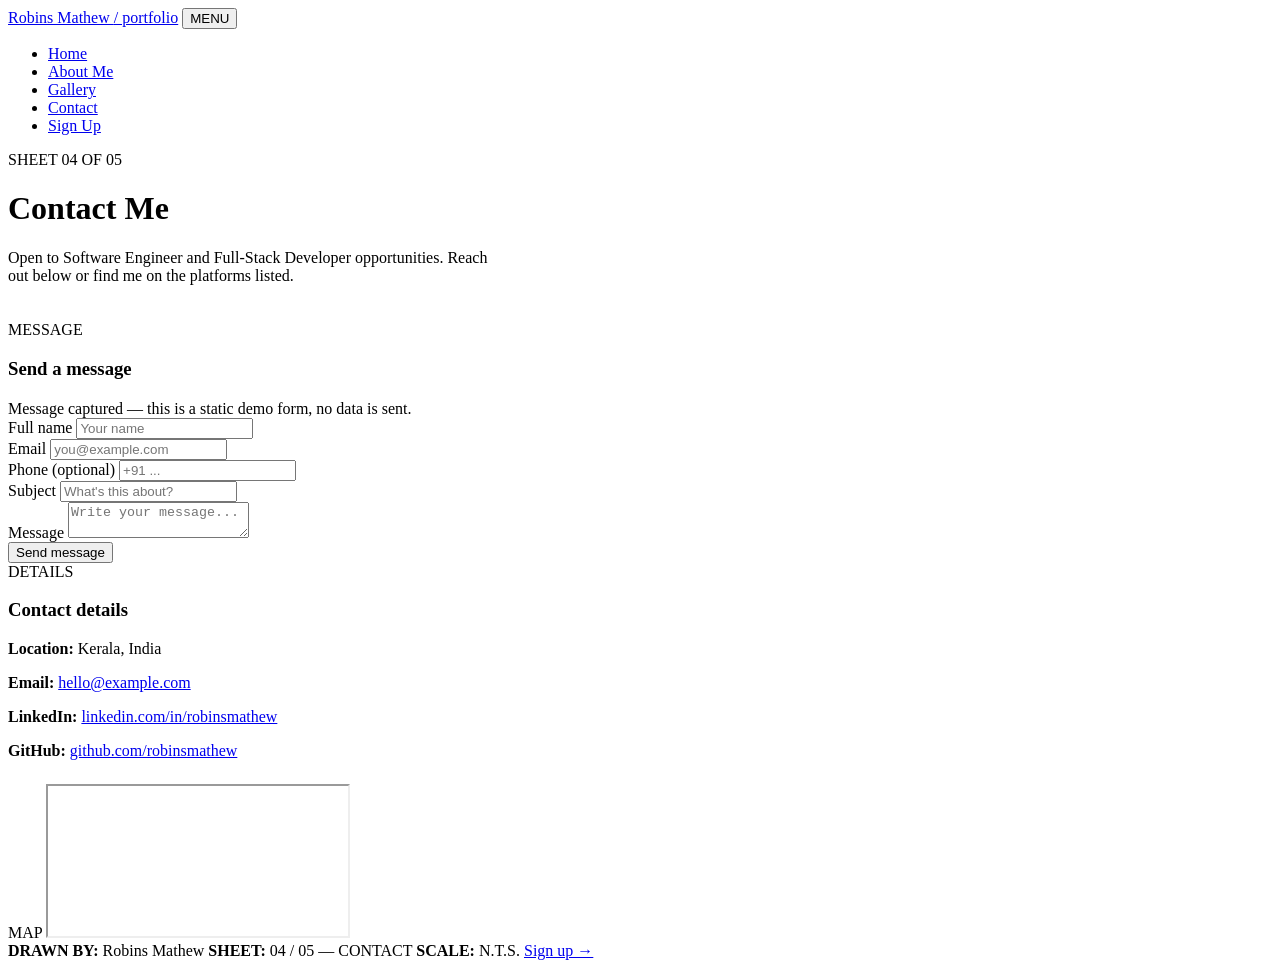
==== contact.html @ b6977cec "Add files via upload" ====
<!DOCTYPE html>
<html lang="en">
<head>
<meta charset="UTF-8">
<meta name="viewport" content="width=device-width, initial-scale=1.0">
<title>Contact — Robins Mathew</title>
<link rel="stylesheet" href="css/style.css">
</head>
<body>

<header class="toolbar">
  <div class="toolbar-inner">
    <a href="index.html" class="brand">Robins Mathew <span>/ portfolio</span></a>
    <button class="nav-toggle" aria-expanded="false" aria-label="Toggle navigation">MENU</button>
    <ul class="nav-links">
      <li><a href="index.html">Home</a></li>
      <li><a href="about.html">About Me</a></li>
      <li><a href="gallery.html">Gallery</a></li>
      <li><a href="contact.html" aria-current="page">Contact</a></li>
      <li><a href="signup.html">Sign Up</a></li>
    </ul>
  </div>
</header>

<main>
  <div class="wrap">
    <div class="hero-eyebrow">SHEET 04 OF 05</div>
    <h1>Contact Me</h1>
    <p style="max-width:60ch;">Open to Software Engineer and Full-Stack Developer opportunities. Reach out below or find me on the platforms listed.</p>

    <div class="grid-2" style="margin-top:36px; align-items:start;">

      <article class="sheet on-paper">
        <span class="tick-bl"></span><span class="tick-br"></span>
        <span class="sheet-label mono">MESSAGE</span>
        <h3 style="margin-bottom:20px;">Send a message</h3>

        <div class="form-success mono">Message captured — this is a static demo form, no data is sent.</div>

        <form data-fake-submit>
          <div class="field">
            <label for="c-name">Full name</label>
            <input type="text" id="c-name" name="name" placeholder="Your name">
          </div>
          <div class="field-row">
            <div class="field">
              <label for="c-email">Email</label>
              <input type="email" id="c-email" name="email" placeholder="you@example.com">
            </div>
            <div class="field">
              <label for="c-phone">Phone (optional)</label>
              <input type="tel" id="c-phone" name="phone" placeholder="+91 ...">
            </div>
          </div>
          <div class="field">
            <label for="c-subject">Subject</label>
            <input type="text" id="c-subject" name="subject" placeholder="What's this about?">
          </div>
          <div class="field">
            <label for="c-message">Message</label>
            <textarea id="c-message" name="message" placeholder="Write your message..."></textarea>
          </div>
          <button type="submit" class="btn solid">Send message</button>
        </form>
      </article>

      <div>
        <article class="sheet">
          <span class="tick-bl"></span><span class="tick-br"></span>
          <span class="sheet-label mono">DETAILS</span>
          <h3>Contact details</h3>
          <p style="margin-bottom:6px;"><strong style="color:var(--paper);">Location:</strong> Kerala, India</p>
          <p style="margin-bottom:6px;"><strong style="color:var(--paper);">Email:</strong> <a href="mailto:hello@example.com">hello@example.com</a></p>
          <p style="margin-bottom:6px;"><strong style="color:var(--paper);">LinkedIn:</strong> <a href="#">linkedin.com/in/robinsmathew</a></p>
          <p style="margin-bottom:0;"><strong style="color:var(--paper);">GitHub:</strong> <a href="#">github.com/robinsmathew</a></p>
        </article>

        <article class="sheet" style="margin-top:24px;">
          <span class="tick-bl"></span><span class="tick-br"></span>
          <span class="sheet-label mono">MAP</span>
          <iframe class="map-frame" title="Map of Kerala, India" loading="lazy"
            src="https://www.openstreetmap.org/export/embed.html?bbox=75.6%2C9.9%2C76.5%2C10.7&layer=mapnik"></iframe>
        </article>
      </div>

    </div>
  </div>
</main>

<footer>
  <div class="title-block">
    <span><strong>DRAWN BY:</strong> Robins Mathew</span>
    <span><strong>SHEET:</strong> 04 / 05 — CONTACT</span>
    <span><strong>SCALE:</strong> N.T.S.</span>
    <span class="social"><a href="signup.html">Sign up →</a></span>
  </div>
</footer>

<script src="js/main.js"></script>
</body>
</html>
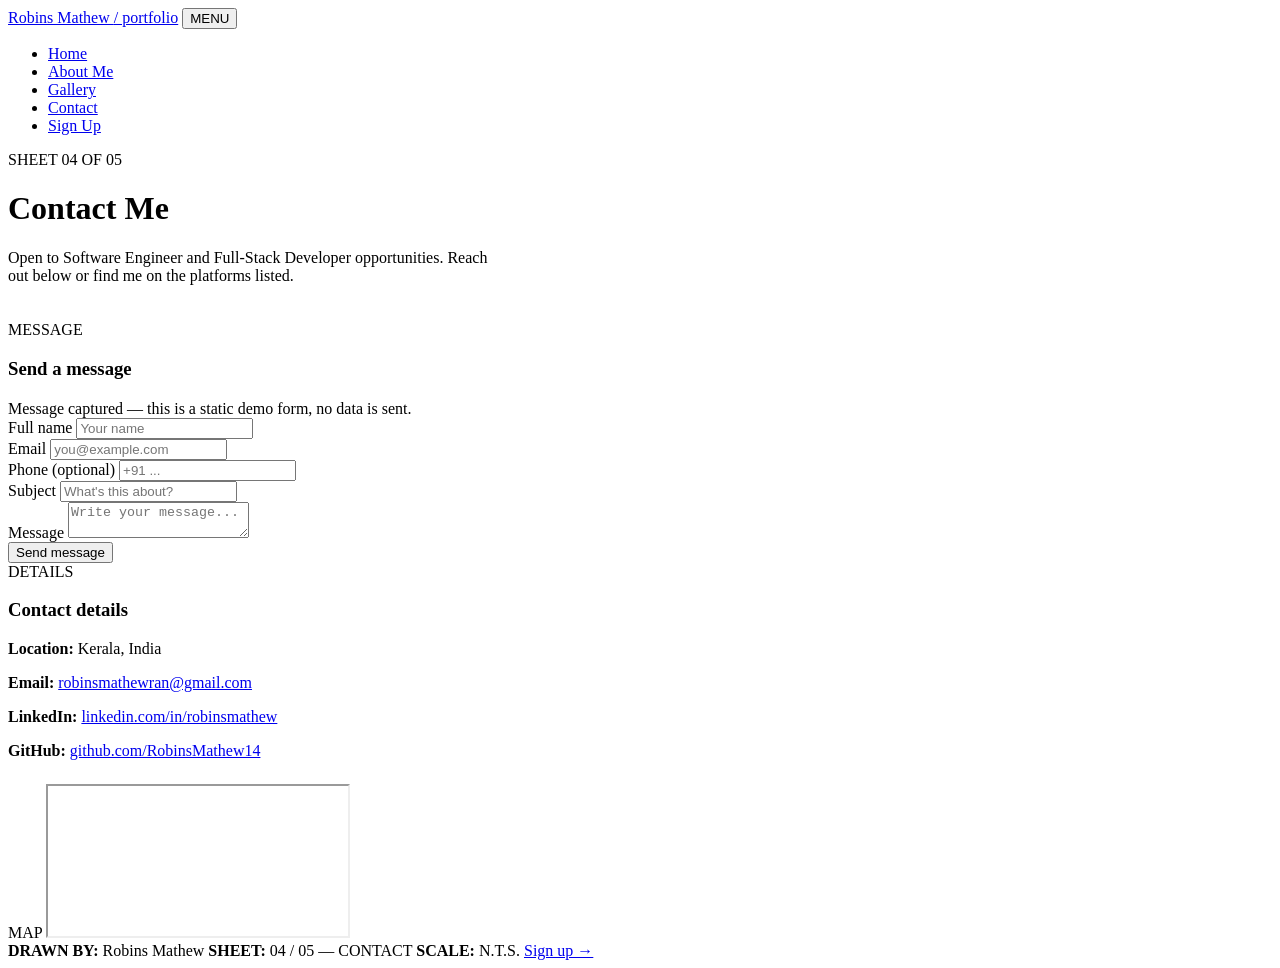
==== commit 43695397: "Update contact.html" ====
--- a/contact.html
+++ b/contact.html
@@ -70,9 +70,9 @@
           <span class="sheet-label mono">DETAILS</span>
           <h3>Contact details</h3>
           <p style="margin-bottom:6px;"><strong style="color:var(--paper);">Location:</strong> Kerala, India</p>
-          <p style="margin-bottom:6px;"><strong style="color:var(--paper);">Email:</strong> <a href="mailto:hello@example.com">hello@example.com</a></p>
+          <p style="margin-bottom:6px;"><strong style="color:var(--paper);">Email:</strong> <a href="mailto:robinsmathewran@gmail.com">robinsmathewran@gmail.com</a></p>
           <p style="margin-bottom:6px;"><strong style="color:var(--paper);">LinkedIn:</strong> <a href="#">linkedin.com/in/robinsmathew</a></p>
-          <p style="margin-bottom:0;"><strong style="color:var(--paper);">GitHub:</strong> <a href="#">github.com/robinsmathew</a></p>
+          <p style="margin-bottom:0;"><strong style="color:var(--paper);">GitHub:</strong> <a href="#">github.com/RobinsMathew14</a></p>
         </article>
 
         <article class="sheet" style="margin-top:24px;">
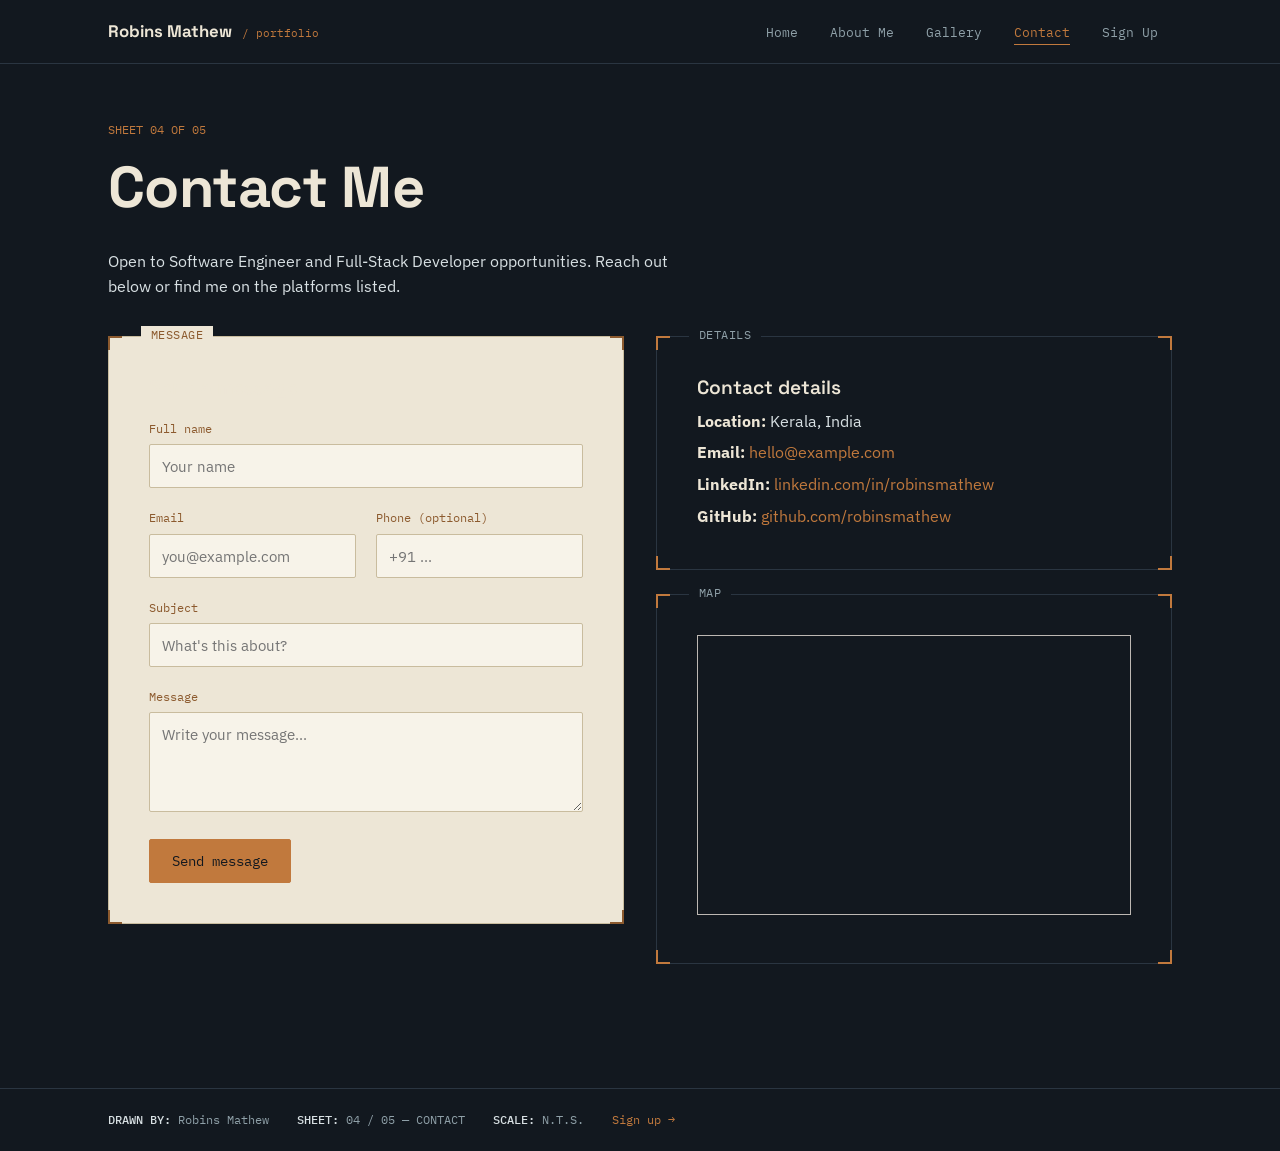
==== commit c8820bf6: "Add files via upload" ====
--- a/contact.html
+++ b/contact.html
@@ -70,9 +70,9 @@
           <span class="sheet-label mono">DETAILS</span>
           <h3>Contact details</h3>
           <p style="margin-bottom:6px;"><strong style="color:var(--paper);">Location:</strong> Kerala, India</p>
-          <p style="margin-bottom:6px;"><strong style="color:var(--paper);">Email:</strong> <a href="mailto:robinsmathewran@gmail.com">robinsmathewran@gmail.com</a></p>
+          <p style="margin-bottom:6px;"><strong style="color:var(--paper);">Email:</strong> <a href="mailto:hello@example.com">hello@example.com</a></p>
           <p style="margin-bottom:6px;"><strong style="color:var(--paper);">LinkedIn:</strong> <a href="#">linkedin.com/in/robinsmathew</a></p>
-          <p style="margin-bottom:0;"><strong style="color:var(--paper);">GitHub:</strong> <a href="#">github.com/RobinsMathew14</a></p>
+          <p style="margin-bottom:0;"><strong style="color:var(--paper);">GitHub:</strong> <a href="#">github.com/robinsmathew</a></p>
         </article>
 
         <article class="sheet" style="margin-top:24px;">
--- a/css/style.css
+++ b/css/style.css
@@ -0,0 +1,430 @@
+/* ==========================================================================
+   Robins Mathew — Portfolio
+   Design system: technical drafting / schematic sheet aesthetic
+   ========================================================================== */
+
+@import url('https://fonts.googleapis.com/css2?family=Space+Grotesk:wght@400;500;600;700&family=IBM+Plex+Sans:wght@400;500;600&family=IBM+Plex+Mono:wght@400;500&display=swap');
+
+:root{
+  /* color */
+  --ink: #12181F;
+  --ink-2: #1B232C;
+  --ink-3: #212B35;
+  --paper: #EDE6D6;
+  --paper-2: #E4DBC6;
+  --paper-line: #C9BC9E;
+  --copper: #C1793D;
+  --copper-dim: #8C5A2E;
+  --chalk: #D8E0E3;
+  --chalk-dim: #8FA0A8;
+  --graphite: #2A3541;
+  --signal: #6FA98A;
+
+  /* type */
+  --font-display: 'Space Grotesk', sans-serif;
+  --font-body: 'IBM Plex Sans', sans-serif;
+  --font-mono: 'IBM Plex Mono', monospace;
+
+  --content-max: 1120px;
+}
+
+*, *::before, *::after{ box-sizing: border-box; }
+
+html{ scroll-behavior: smooth; }
+
+body{
+  margin: 0;
+  background: var(--ink);
+  color: var(--chalk);
+  font-family: var(--font-body);
+  font-size: 16px;
+  line-height: 1.6;
+  -webkit-font-smoothing: antialiased;
+}
+
+@media (prefers-reduced-motion: reduce){
+  *{ animation-duration: 0.001ms !important; animation-iteration-count: 1 !important; transition-duration: 0.001ms !important; scroll-behavior: auto !important; }
+}
+
+h1, h2, h3, h4{
+  font-family: var(--font-display);
+  font-weight: 600;
+  color: var(--paper);
+  line-height: 1.15;
+  margin: 0 0 0.5em;
+}
+
+h1{ font-size: clamp(2.2rem, 4.5vw, 3.6rem); font-weight: 700; letter-spacing: -0.01em; }
+h2{ font-size: clamp(1.5rem, 2.6vw, 2.1rem); }
+h3{ font-size: 1.2rem; }
+
+p{ margin: 0 0 1em; max-width: 68ch; color: var(--chalk); }
+.on-paper p{ color: #3A342A; }
+.on-paper{ color: #3A342A; }
+
+a{ color: var(--copper); text-decoration: none; }
+a:hover{ color: var(--paper); }
+a:focus-visible, button:focus-visible, input:focus-visible, textarea:focus-visible, select:focus-visible{
+  outline: 2px solid var(--copper);
+  outline-offset: 3px;
+}
+
+.mono{ font-family: var(--font-mono); font-size: 0.78rem; letter-spacing: 0.02em; }
+
+.wrap{
+  max-width: var(--content-max);
+  margin: 0 auto;
+  padding: 0 28px;
+}
+
+/* ---------------- nav (drafting toolbar) ---------------- */
+
+.toolbar{
+  border-bottom: 1px solid var(--graphite);
+  background: var(--ink);
+  position: sticky;
+  top: 0;
+  z-index: 50;
+}
+
+.toolbar-inner{
+  display: flex;
+  align-items: center;
+  justify-content: space-between;
+  padding: 18px 28px;
+  max-width: var(--content-max);
+  margin: 0 auto;
+}
+
+.brand{
+  font-family: var(--font-display);
+  font-weight: 700;
+  font-size: 1.05rem;
+  color: var(--paper);
+  display: flex;
+  align-items: baseline;
+  gap: 10px;
+}
+.brand span{
+  font-family: var(--font-mono);
+  font-weight: 400;
+  font-size: 0.7rem;
+  color: var(--copper);
+}
+
+.nav-links{
+  display: flex;
+  gap: 4px;
+  list-style: none;
+  margin: 0; padding: 0;
+}
+
+.nav-links a{
+  color: var(--chalk-dim);
+  font-family: var(--font-mono);
+  font-size: 0.82rem;
+  padding: 8px 14px;
+  border-radius: 3px;
+  position: relative;
+}
+.nav-links a:hover{ color: var(--paper); background: var(--ink-2); }
+.nav-links a[aria-current="page"]{ color: var(--copper); }
+.nav-links a[aria-current="page"]::after{
+  content: "";
+  position: absolute;
+  left: 14px; right: 14px; bottom: 4px;
+  height: 1px;
+  background: var(--copper);
+}
+
+.nav-toggle{
+  display: none;
+  background: none;
+  border: 1px solid var(--graphite);
+  color: var(--paper);
+  padding: 8px 12px;
+  font-family: var(--font-mono);
+  border-radius: 3px;
+}
+
+@media (max-width: 760px){
+  .nav-toggle{ display: block; }
+  .nav-links{
+    display: none;
+    position: absolute;
+    top: 100%; left: 0; right: 0;
+    flex-direction: column;
+    background: var(--ink);
+    border-bottom: 1px solid var(--graphite);
+    padding: 8px;
+  }
+  .nav-links.open{ display: flex; }
+  .nav-links a{ padding: 12px 14px; }
+}
+
+/* ---------------- sheet panel (core repeating motif) ---------------- */
+
+.sheet{
+  position: relative;
+  border: 1px solid var(--graphite);
+  padding: 40px;
+  margin: 0 0 24px;
+}
+
+.sheet::before, .sheet::after,
+.sheet .tick-br, .sheet .tick-bl{
+  content: "";
+  position: absolute;
+  width: 14px; height: 14px;
+  border-color: var(--copper);
+  border-style: solid;
+  border-width: 0;
+}
+.sheet::before{ top: -1px; left: -1px; border-top-width: 2px; border-left-width: 2px; }
+.sheet::after{ top: -1px; right: -1px; border-top-width: 2px; border-right-width: 2px; }
+.sheet .tick-bl{ bottom: -1px; left: -1px; border-bottom-width: 2px; border-left-width: 2px; }
+.sheet .tick-br{ bottom: -1px; right: -1px; border-bottom-width: 2px; border-right-width: 2px; }
+
+.sheet-label{
+  position: absolute;
+  top: -11px; left: 32px;
+  background: var(--ink);
+  padding: 0 10px;
+  font-family: var(--font-mono);
+  font-size: 0.72rem;
+  color: var(--chalk-dim);
+  letter-spacing: 0.04em;
+}
+
+.sheet.on-paper{
+  background: var(--paper);
+  border-color: var(--paper-line);
+}
+.sheet.on-paper .sheet-label{ background: var(--paper); color: var(--copper-dim); }
+.sheet.on-paper::before, .sheet.on-paper::after,
+.sheet.on-paper .tick-br, .sheet.on-paper .tick-bl{ border-color: var(--copper-dim); }
+
+@media (max-width: 600px){
+  .sheet{ padding: 26px 20px; }
+}
+
+/* ---------------- buttons / pins ---------------- */
+
+.btn{
+  display: inline-flex;
+  align-items: center;
+  gap: 8px;
+  font-family: var(--font-mono);
+  font-size: 0.85rem;
+  padding: 12px 22px;
+  border: 1px solid var(--copper);
+  color: var(--paper);
+  background: transparent;
+  border-radius: 2px;
+  cursor: pointer;
+  transition: background 0.15s ease, color 0.15s ease;
+}
+.btn:hover{ background: var(--copper); color: var(--ink); }
+.btn.solid{ background: var(--copper); color: var(--ink); }
+.btn.solid:hover{ background: var(--copper-dim); border-color: var(--copper-dim); color: var(--paper); }
+
+/* ---------------- tags ---------------- */
+
+.tag{
+  display: inline-block;
+  font-family: var(--font-mono);
+  font-size: 0.72rem;
+  padding: 4px 10px;
+  border: 1px solid var(--graphite);
+  color: var(--chalk-dim);
+  border-radius: 2px;
+  margin: 0 6px 6px 0;
+}
+.tag.accent{ border-color: var(--signal); color: var(--signal); }
+
+/* ---------------- layout helpers ---------------- */
+
+main{ padding: 56px 0 40px; }
+
+.section{ padding: 64px 0; }
+.section-head{
+  margin-bottom: 36px;
+  display: flex;
+  align-items: baseline;
+  gap: 16px;
+  border-bottom: 1px solid var(--graphite);
+  padding-bottom: 14px;
+}
+.section-head .idx{ color: var(--copper); font-family: var(--font-mono); font-size: 0.85rem; }
+
+.grid-2{ display: grid; grid-template-columns: 1fr 1fr; gap: 32px; }
+.grid-3{ display: grid; grid-template-columns: repeat(3, 1fr); gap: 24px; }
+@media (max-width: 760px){
+  .grid-2, .grid-3{ grid-template-columns: 1fr; }
+}
+
+/* ---------------- title block footer ---------------- */
+
+footer{
+  border-top: 1px solid var(--graphite);
+  margin-top: 60px;
+}
+.title-block{
+  max-width: var(--content-max);
+  margin: 0 auto;
+  padding: 22px 28px;
+  display: flex;
+  flex-wrap: wrap;
+  gap: 8px 28px;
+  font-family: var(--font-mono);
+  font-size: 0.72rem;
+  color: var(--chalk-dim);
+}
+.title-block strong{ color: var(--chalk); font-weight: 500; }
+.title-block .social a{ margin-right: 14px; }
+
+/* ---------------- hero block diagram ---------------- */
+
+.hero{
+  display: grid;
+  grid-template-columns: 1.1fr 0.9fr;
+  gap: 48px;
+  align-items: center;
+  padding: 40px 0 20px;
+}
+@media (max-width: 860px){
+  .hero{ grid-template-columns: 1fr; }
+}
+
+.hero-eyebrow{
+  font-family: var(--font-mono);
+  font-size: 0.78rem;
+  color: var(--copper);
+  margin-bottom: 14px;
+}
+
+.diagram-wrap{
+  border: 1px solid var(--graphite);
+  padding: 20px;
+  position: relative;
+}
+.diagram-wrap .sheet-label{ position: absolute; top:-11px; left: 20px; }
+
+svg.diagram path.trace{
+  fill: none;
+  stroke: var(--copper);
+  stroke-width: 1.6;
+  stroke-dasharray: 400;
+  stroke-dashoffset: 400;
+  animation: draw 1.6s ease forwards 0.3s;
+}
+svg.diagram .node-box{
+  fill: var(--ink-2);
+  stroke: var(--graphite);
+}
+svg.diagram .node-box.active{ stroke: var(--copper); }
+svg.diagram text{
+  font-family: var(--font-mono);
+  fill: var(--chalk);
+  font-size: 11px;
+}
+svg.diagram .node-title{ fill: var(--paper); font-size: 12px; font-weight: 500; }
+
+@keyframes draw{
+  to{ stroke-dashoffset: 0; }
+}
+
+/* ---------------- gallery ---------------- */
+
+.gallery-grid{
+  display: grid;
+  grid-template-columns: repeat(2, 1fr);
+  gap: 24px;
+}
+@media (max-width: 700px){ .gallery-grid{ grid-template-columns: 1fr; } }
+
+.gallery-item{
+  border: 1px solid var(--graphite);
+  overflow: hidden;
+}
+.gallery-item .frame{
+  aspect-ratio: 4/3;
+  display: flex;
+  align-items: center;
+  justify-content: center;
+  background: var(--ink-2);
+  overflow: hidden;
+}
+.gallery-item svg{ width: 100%; height: 100%; }
+.gallery-item .caption{
+  padding: 16px 18px;
+  border-top: 1px solid var(--graphite);
+}
+.gallery-item .caption h3{ margin-bottom: 4px; }
+.gallery-item .caption p{ margin: 0; font-size: 0.92rem; color: var(--chalk-dim); }
+
+/* ---------------- forms ---------------- */
+
+.field{ margin-bottom: 20px; }
+.field label{
+  display: block;
+  font-family: var(--font-mono);
+  font-size: 0.75rem;
+  color: var(--copper-dim);
+  margin-bottom: 6px;
+  text-transform: none;
+}
+.field input, .field select, .field textarea{
+  width: 100%;
+  background: #F7F3E9;
+  border: 1px solid var(--paper-line);
+  padding: 11px 12px;
+  font-family: var(--font-body);
+  font-size: 0.95rem;
+  color: #241F17;
+  border-radius: 2px;
+}
+.field textarea{ resize: vertical; min-height: 100px; }
+.field-row{ display: grid; grid-template-columns: 1fr 1fr; gap: 20px; }
+@media (max-width: 600px){ .field-row{ grid-template-columns: 1fr; } }
+
+.checkbox-field{ display: flex; align-items: flex-start; gap: 10px; margin-bottom: 18px; }
+.checkbox-field input{ margin-top: 4px; }
+.checkbox-field label{ font-family: var(--font-body); font-size: 0.9rem; color: #3A342A; text-transform: none; }
+
+.form-note{
+  font-family: var(--font-mono);
+  font-size: 0.72rem;
+  color: var(--copper-dim);
+  margin-top: -6px;
+  margin-bottom: 20px;
+}
+
+.form-success{
+  display: none;
+  border: 1px solid var(--signal);
+  color: var(--signal);
+  padding: 14px 16px;
+  font-family: var(--font-mono);
+  font-size: 0.85rem;
+  margin-bottom: 20px;
+}
+.form-success.show{ display: block; }
+
+/* ---------------- misc ---------------- */
+
+.stat-row{ display: flex; gap: 40px; flex-wrap: wrap; margin: 28px 0; }
+.stat{ font-family: var(--font-mono); }
+.stat .num{ font-family: var(--font-display); font-size: 1.9rem; color: var(--paper); display: block; }
+.stat .label{ font-size: 0.72rem; color: var(--chalk-dim); }
+
+.timeline-item{ display: grid; grid-template-columns: 120px 1fr; gap: 20px; padding: 18px 0; border-bottom: 1px solid var(--graphite); }
+.timeline-item:last-child{ border-bottom: none; }
+.timeline-item .when{ font-family: var(--font-mono); font-size: 0.78rem; color: var(--copper); }
+.timeline-item h3{ margin-bottom: 4px; }
+.timeline-item .role{ color: var(--chalk-dim); font-size: 0.88rem; margin-bottom: 6px; }
+@media (max-width: 560px){ .timeline-item{ grid-template-columns: 1fr; gap: 6px; } }
+
+.skill-list{ list-style: none; padding: 0; margin: 0; display: flex; flex-wrap: wrap; gap: 10px; }
+
+.map-frame{ border: 1px solid var(--graphite); filter: grayscale(0.4) invert(0.92) contrast(0.9); width: 100%; height: 280px; }
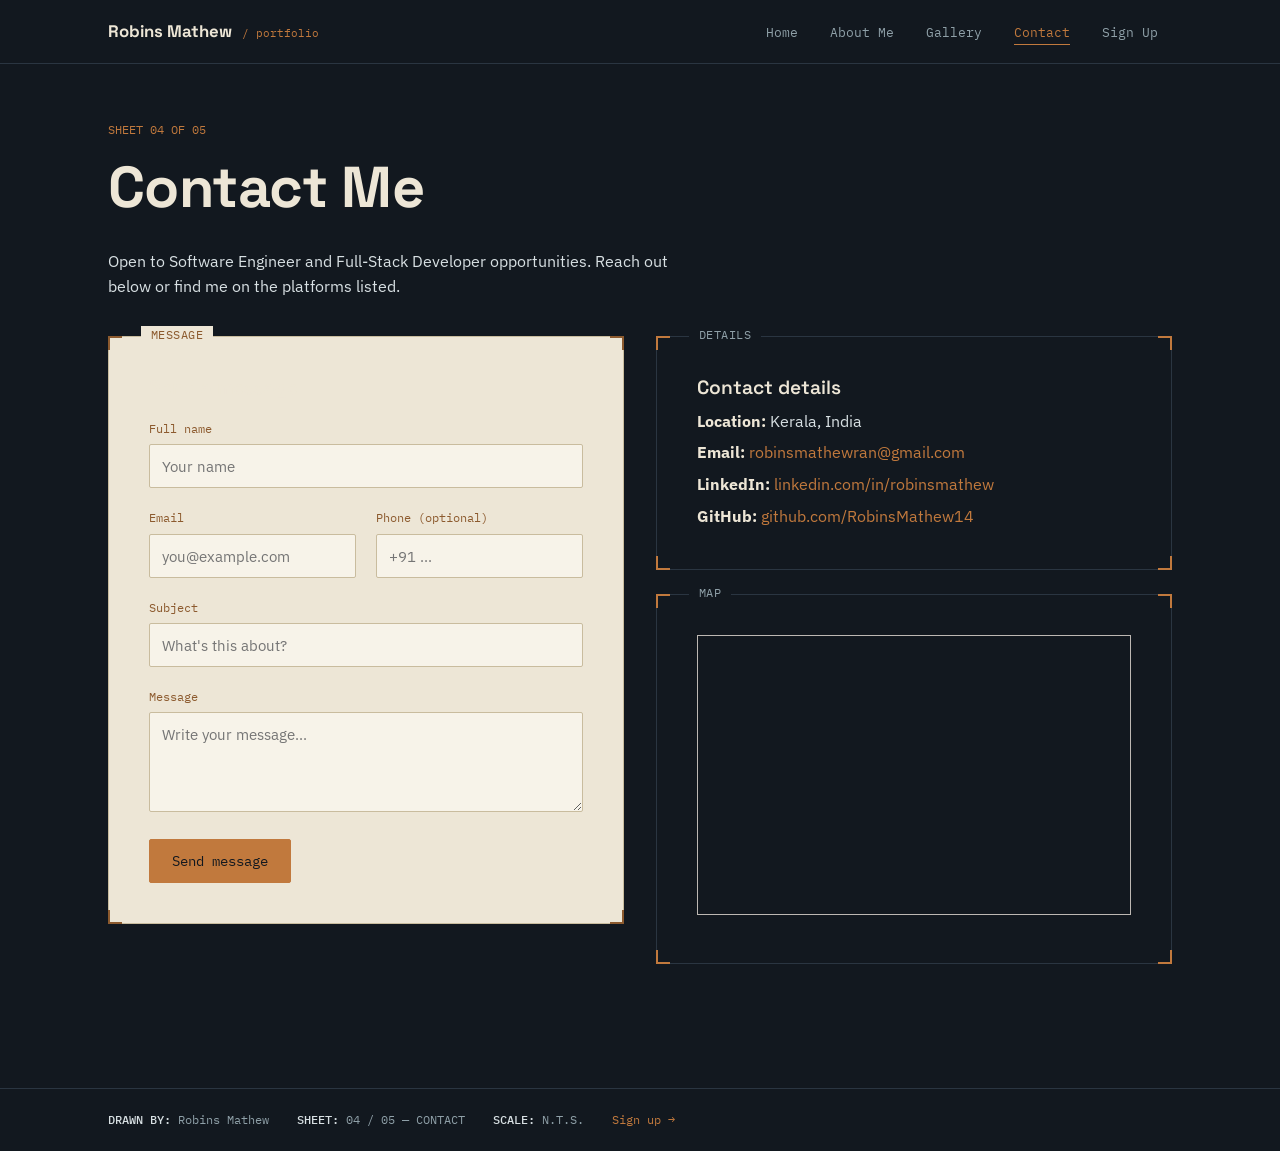
==== commit 46c0bdc2: "Update contact details in contact.html" ====
--- a/contact.html
+++ b/contact.html
@@ -70,9 +70,9 @@
           <span class="sheet-label mono">DETAILS</span>
           <h3>Contact details</h3>
           <p style="margin-bottom:6px;"><strong style="color:var(--paper);">Location:</strong> Kerala, India</p>
-          <p style="margin-bottom:6px;"><strong style="color:var(--paper);">Email:</strong> <a href="mailto:hello@example.com">hello@example.com</a></p>
-          <p style="margin-bottom:6px;"><strong style="color:var(--paper);">LinkedIn:</strong> <a href="#">linkedin.com/in/robinsmathew</a></p>
-          <p style="margin-bottom:0;"><strong style="color:var(--paper);">GitHub:</strong> <a href="#">github.com/robinsmathew</a></p>
+          <p style="margin-bottom:6px;"><strong style="color:var(--paper);">Email:</strong> <a href="mailto:robinsmathewran@gmail.com">robinsmathewran@gmail.com</a></p>
+          <p style="margin-bottom:6px;"><strong style="color:var(--paper);">LinkedIn:</strong> <a href="https://www.linkedin.com/in/robins-mathew-611b6b281?utm_source=share_via&utm_content=profile&utm_medium=member_android">linkedin.com/in/robinsmathew</a></p>
+          <p style="margin-bottom:0;"><strong style="color:var(--paper);">GitHub:</strong> <a href="#">github.com/RobinsMathew14</a></p>
         </article>
 
         <article class="sheet" style="margin-top:24px;">
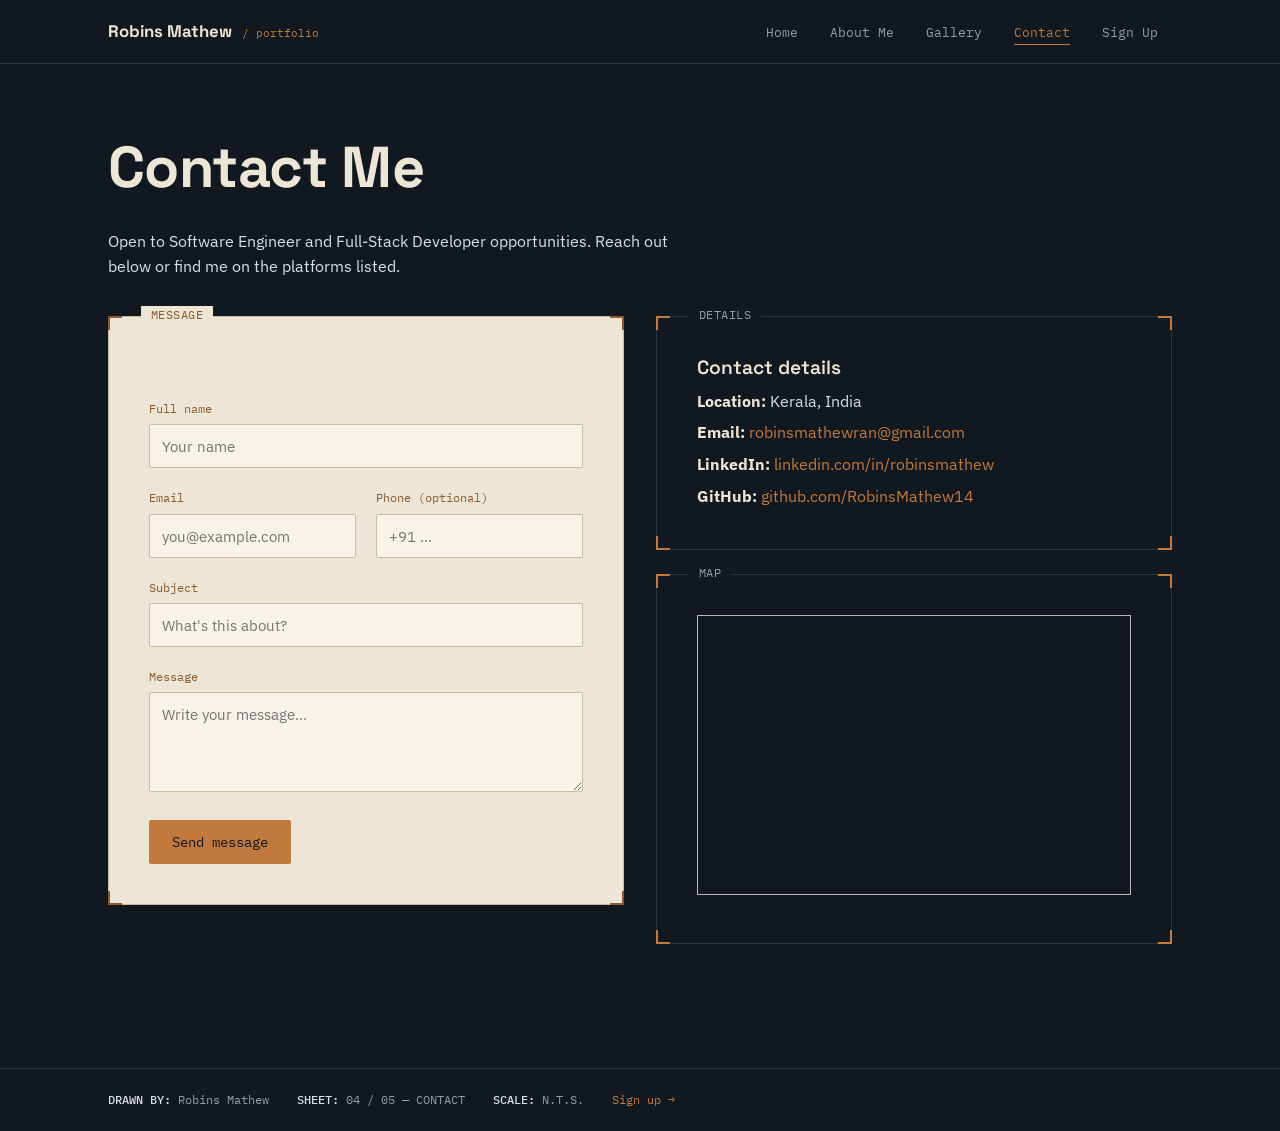
==== commit 0eca7aa6: "Remove hero-eyebrow text from contact.html Removed the text 'SHEET 04 OF 05' from the hero-eyebrow d" ====
--- a/contact.html
+++ b/contact.html
@@ -24,7 +24,7 @@
 
 <main>
   <div class="wrap">
-    <div class="hero-eyebrow">SHEET 04 OF 05</div>
+    <div class="hero-eyebrow"></div>
     <h1>Contact Me</h1>
     <p style="max-width:60ch;">Open to Software Engineer and Full-Stack Developer opportunities. Reach out below or find me on the platforms listed.</p>
 
